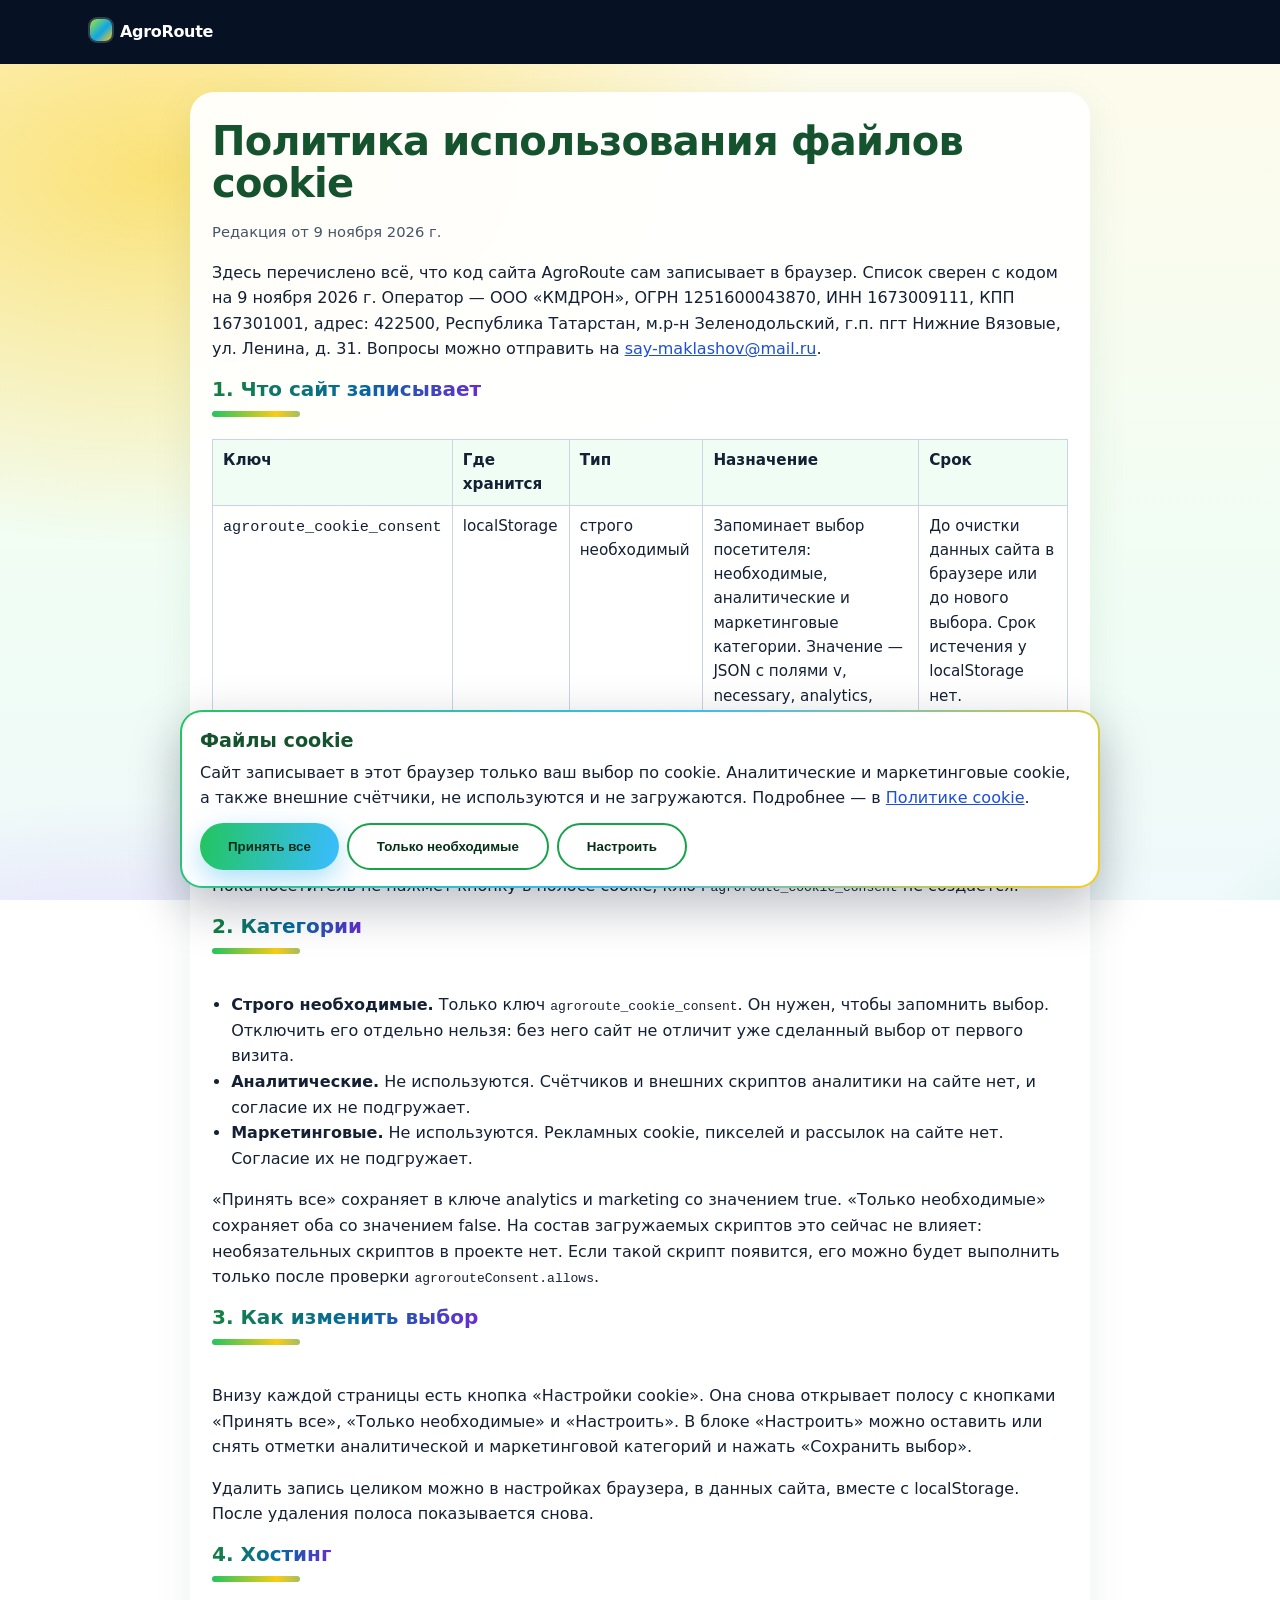
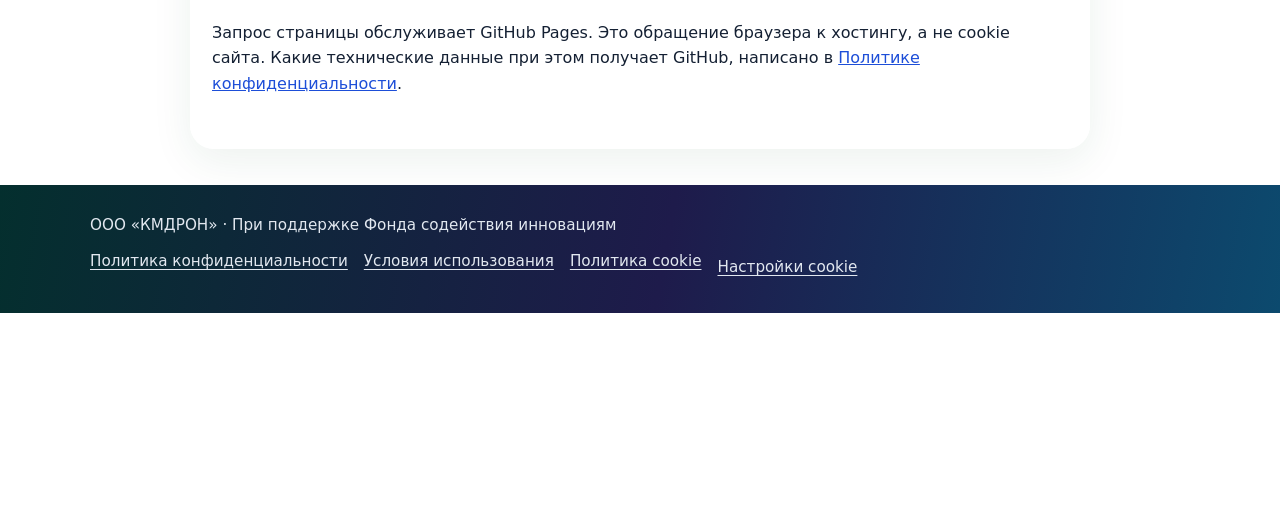
==== cookies.html @ 41da1f04 "Add a Russian privacy, terms, and cookie package. The policies match what this static site actually " ====
<!doctype html>
<html lang="ru">
<head>
<meta charset="utf-8">
<meta name="viewport" content="width=device-width, initial-scale=1">
<title>Политика cookie — AgroRoute</title>
<meta name="description" content="Какие cookie, localStorage и sessionStorage использует сайт AgroRoute.">
<link rel="stylesheet" href="style.css">
</head>
<body>
<div class="mesh" aria-hidden="true"></div>
<header class="legal-top"><div class="wrap"><a class="logo" href="index.html"><span class="logo-mark" aria-hidden="true"></span>AgroRoute</a></div></header>
<main class="legal-doc">
  <h1>Политика использования файлов cookie</h1>
  <p class="note">Редакция от 9 ноября 2026 г.</p>
  <p>Здесь перечислено всё, что код сайта AgroRoute сам записывает в браузер. Список сверен с кодом на 9 ноября 2026 г. Оператор — ООО «КМДРОН», ОГРН 1251600043870, ИНН 1673009111, КПП 167301001, адрес: 422500, Республика Татарстан, м.р-н Зеленодольский, г.п. пгт Нижние Вязовые, ул. Ленина, д. 31. Вопросы можно отправить на <a href="mailto:say-maklashov@mail.ru">say-maklashov@mail.ru</a>.</p>

  <h2>1. Что сайт записывает</h2>
  <div class="table-wrap">
    <table>
      <thead>
        <tr><th>Ключ</th><th>Где хранится</th><th>Тип</th><th>Назначение</th><th>Срок</th></tr>
      </thead>
      <tbody>
        <tr>
          <td><code>agroroute_cookie_consent</code></td>
          <td>localStorage</td>
          <td>строго необходимый</td>
          <td>Запоминает выбор посетителя: необходимые, аналитические и маркетинговые категории. Значение — JSON с полями v, necessary, analytics, marketing. На сервер оператора не отправляется.</td>
          <td>До очистки данных сайта в браузере или до нового выбора. Срок истечения у localStorage нет.</td>
        </tr>
      </tbody>
    </table>
  </div>
  <p>Файлов cookie код сайта не устанавливает. Ключей sessionStorage код сайта не устанавливает. Других ключей localStorage код сайта не устанавливает.</p>
  <p>Пока посетитель не нажмёт кнопку в полосе cookie, ключ <code>agroroute_cookie_consent</code> не создаётся.</p>

  <h2>2. Категории</h2>
  <ul>
    <li><b>Строго необходимые.</b> Только ключ <code>agroroute_cookie_consent</code>. Он нужен, чтобы запомнить выбор. Отключить его отдельно нельзя: без него сайт не отличит уже сделанный выбор от первого визита.</li>
    <li><b>Аналитические.</b> Не используются. Счётчиков и внешних скриптов аналитики на сайте нет, и согласие их не подгружает.</li>
    <li><b>Маркетинговые.</b> Не используются. Рекламных cookie, пикселей и рассылок на сайте нет. Согласие их не подгружает.</li>
  </ul>
  <p>«Принять все» сохраняет в ключе analytics и marketing со значением true. «Только необходимые» сохраняет оба со значением false. На состав загружаемых скриптов это сейчас не влияет: необязательных скриптов в проекте нет. Если такой скрипт появится, его можно будет выполнить только после проверки <code>agrorouteConsent.allows</code>.</p>

  <h2>3. Как изменить выбор</h2>
  <p>Внизу каждой страницы есть кнопка «Настройки cookie». Она снова открывает полосу с кнопками «Принять все», «Только необходимые» и «Настроить». В блоке «Настроить» можно оставить или снять отметки аналитической и маркетинговой категорий и нажать «Сохранить выбор».</p>
  <p>Удалить запись целиком можно в настройках браузера, в данных сайта, вместе с localStorage. После удаления полоса показывается снова.</p>

  <h2>4. Хостинг</h2>
  <p>Запрос страницы обслуживает GitHub Pages. Это обращение браузера к хостингу, а не cookie сайта. Какие технические данные при этом получает GitHub, написано в <a href="privacy.html">Политике конфиденциальности</a>.</p>
</main>
<footer>
  <div class="wrap">
    <div>ООО «КМДРОН» · При поддержке Фонда содействия инновациям</div>
    <ul class="legal-links">
      <li><a href="privacy.html">Политика конфиденциальности</a></li>
      <li><a href="terms.html">Условия использования</a></li>
      <li><a href="cookies.html">Политика cookie</a></li>
      <li><button type="button" data-cookie-settings>Настройки cookie</button></li>
    </ul>
  </div>
</footer>
<div id="cookie-banner" class="cookie-banner" role="dialog" aria-labelledby="cookie-title" aria-describedby="cookie-desc">
  <div class="cookie-card">
    <h2 id="cookie-title">Файлы cookie</h2>
    <p id="cookie-desc">Сайт записывает в этот браузер только ваш выбор по cookie. Аналитические и маркетинговые cookie, а также внешние счётчики, не используются и не загружаются. Подробнее — в <a href="cookies.html">Политике cookie</a>.</p>
    <div class="cookie-actions">
      <button type="button" class="btn" id="cookie-accept">Принять все</button>
      <button type="button" class="btn btn-ghost" id="cookie-necessary">Только необходимые</button>
      <button type="button" class="btn btn-ghost" id="cookie-settings" aria-expanded="false" aria-controls="cookie-panel">Настроить</button>
    </div>
    <div id="cookie-panel" class="cookie-panel" hidden>
      <label><input type="checkbox" checked disabled><span>Строго необходимые<small>Всегда включены. В localStorage сохраняется ключ agroroute_cookie_consent — запись о вашем выборе. На сервер оператора она не отправляется.</small></span></label>
      <label><input id="cookie-analytics" type="checkbox"><span>Аналитические<small>На сайте не используются: скрипт аналитики не подключается ни до, ни после согласия.</small></span></label>
      <label><input id="cookie-marketing" type="checkbox"><span>Маркетинговые<small>На сайте не используются: рекламные cookie и пиксели не подключаются.</small></span></label>
      <button type="button" class="btn" id="cookie-save">Сохранить выбор</button>
    </div>
  </div>
</div>
<script>
try { if (localStorage.getItem('agroroute_cookie_consent')) document.getElementById('cookie-banner').hidden = true; } catch (e) {}
</script>
<script src="consent.js" defer></script>
</body>
</html>
---- style.css ----
:root {
  --a: #16a34a;
  --b: #0ea5e9;
  --c: #6d28d9;
  --d: #071427;
  --sun: #f59e0b;
  --ink: #142033;
  --muted: #3e4c63;
}
* { box-sizing: border-box; }
html { scroll-behavior: smooth; scroll-padding-top: 76px; }
body {
  margin: 0;
  font-family: system-ui, -apple-system, "Segoe UI", Roboto, Arial, sans-serif;
  color: var(--ink);
  background: transparent;
  line-height: 1.6;
}
img { max-width: 100%; display: block; }
.wrap { max-width: 1140px; margin: 0 auto; padding: 0 20px; }
section { padding: 80px 0; position: relative; z-index: 1; }
header.hero, footer { position: relative; z-index: 1; }
h1 { font-size: clamp(2.4rem, 6vw, 4.4rem); margin: 0 0 16px; line-height: 1.05; letter-spacing: -0.03em; }
h2 {
  font-size: clamp(1.7rem, 3.6vw, 2.5rem);
  margin: 0 0 22px;
  display: inline-block;
  line-height: 1.15;
  color: #14532d;
}
h2::after {
  content: "";
  display: block;
  height: 6px;
  width: 88px;
  margin-top: 10px;
  border-radius: 99px;
  background: linear-gradient(90deg, #22c55e, #facc15, #0ea5e9, #a855f7);
  background-size: 220% 100%;
  animation: slide 5s linear infinite;
}
h3 { margin: 0 0 8px; }
a { color: #1d4ed8; }
:focus-visible { outline: 3px solid var(--sun); outline-offset: 3px; }

@supports ((background-clip: text) or (-webkit-background-clip: text)) {
  h2 {
    background: linear-gradient(100deg, #15803d, #0369a1 55%, #6d28d9);
    -webkit-background-clip: text;
    background-clip: text;
    -webkit-text-fill-color: transparent;
    color: transparent;
  }
}

.mesh {
  position: fixed;
  inset: 0;
  z-index: 0;
  pointer-events: none;
  background:
    radial-gradient(ellipse 48% 38% at 8% 12%, rgba(250, 204, 21, .55), transparent 68%),
    radial-gradient(ellipse 42% 36% at 92% 4%, rgba(14, 165, 233, .42), transparent 70%),
    radial-gradient(ellipse 40% 34% at 84% 72%, rgba(34, 197, 94, .38), transparent 68%),
    radial-gradient(ellipse 36% 32% at 6% 78%, rgba(168, 85, 247, .28), transparent 70%),
    radial-gradient(ellipse 30% 28% at 48% 100%, rgba(244, 114, 182, .22), transparent 70%),
    linear-gradient(180deg, #fffbeb, #f0fdf4 42%, #eff6ff 74%, #fdf4ff);
  background-size: 160% 160%;
  animation: mesh 24s ease-in-out infinite alternate;
}
@keyframes mesh { from { background-position: 0% 0%; } to { background-position: 100% 40%; } }
@keyframes slide { to { background-position: 220% 0; } }
@keyframes grad { 0%, 100% { background-position: 0% 50%; } 50% { background-position: 100% 50%; } }
@keyframes float { 0%, 100% { transform: translate3d(0, 0, 0) scale(1); } 50% { transform: translate3d(36px, 26px, 0) scale(1.12); } }
@keyframes bob { 50% { transform: translateY(-12px); } }
@keyframes shine { to { background-position: 220% center; } }
@keyframes dash { to { stroke-dashoffset: -36; } }
@keyframes pulse { 50% { transform: scale(1.06); } }

.progress { position: fixed; top: 0; left: 0; right: 0; height: 4px; z-index: 80; pointer-events: none; }
.progress span {
  display: block; height: 100%; width: 100%; transform-origin: 0 50%; transform: scaleX(0);
  background: linear-gradient(90deg, #22c55e, #facc15, #0ea5e9, #e879f9);
}

#topnav {
  position: sticky; top: 0; z-index: 50;
  background: color-mix(in srgb, var(--d) 82%, transparent);
  backdrop-filter: blur(14px);
  -webkit-backdrop-filter: blur(14px);
  border-bottom: 1px solid rgba(255, 255, 255, .12);
}
#topnav .wrap { display: flex; align-items: center; justify-content: space-between; height: 64px; gap: 12px; }
.logo { color: #fff; font-weight: 800; text-decoration: none; white-space: nowrap; letter-spacing: -0.02em; }
.logo-mark {
  width: 22px; height: 22px; border-radius: 7px; display: inline-block; margin-right: 8px; vertical-align: -4px;
  background: linear-gradient(135deg, #a3e635, #0ea5e9 55%, #facc15);
  box-shadow: 0 0 0 2px rgba(255, 255, 255, .18);
}
#topnav ul { display: flex; gap: 2px; list-style: none; margin: 0; padding: 0; overflow-x: auto; scrollbar-width: none; }
#topnav ul::-webkit-scrollbar { display: none; }
#topnav ul a {
  color: #e5e7eb; text-decoration: none; padding: 7px 10px; border-radius: 999px;
  font-size: .86rem; white-space: nowrap; transition: background .25s, color .25s, transform .25s;
}
#topnav ul a:hover { background: rgba(255, 255, 255, .14); color: #fff; }
#topnav ul a.active {
  background: linear-gradient(90deg, #22c55e, #38bdf8 55%, #facc15);
  color: #052e16; font-weight: 700;
}
.burger { display: none; background: none; border: 0; padding: 8px; cursor: pointer; }
.burger span { display: block; width: 24px; height: 2px; background: #fff; margin: 5px 0; transition: .3s; }
.burger[aria-expanded="true"] span:nth-child(1) { transform: translateY(7px) rotate(45deg); }
.burger[aria-expanded="true"] span:nth-child(2) { opacity: 0; }
.burger[aria-expanded="true"] span:nth-child(3) { transform: translateY(-7px) rotate(-45deg); }

.hero {
  overflow: hidden;
  color: #fff;
  background: #042f2e;
  isolation: isolate;
}
.hero-sky {
  position: absolute; inset: -14%;
  background:
    radial-gradient(ellipse 40% 50% at 20% 20%, rgba(250, 204, 21, .35), transparent 60%),
    radial-gradient(ellipse 36% 46% at 80% 10%, rgba(56, 189, 248, .4), transparent 62%),
    radial-gradient(ellipse 30% 40% at 70% 80%, rgba(167, 139, 250, .35), transparent 64%),
    linear-gradient(120deg, #042f2e, #1e1b4b 32%, #0c4a6e 58%, #14532d 82%, #3b0764);
  background-size: 280% 280%;
  animation: grad 18s ease infinite;
}
#fx { position: absolute; inset: 0; width: 100%; height: 100%; pointer-events: none; }
.blobs { position: absolute; inset: 0; pointer-events: none; }
.blobs i { position: absolute; border-radius: 50%; filter: blur(40px); opacity: .5; animation: float 14s ease-in-out infinite; }
.b1 { width: 340px; height: 340px; background: #38bdf8; top: -90px; left: -70px; }
.b2 { width: 280px; height: 280px; background: #a3e635; bottom: -100px; right: 6%; animation-delay: -5s; }
.b3 { width: 200px; height: 200px; background: #facc15; top: 18%; left: 42%; opacity: .35; animation-delay: -9s; }
.b4 { width: 180px; height: 180px; background: #e879f9; top: 10%; right: 18%; animation-delay: -3s; }
.hero-grid {
  position: relative; z-index: 2;
  display: grid; grid-template-columns: 1.08fr .92fr; gap: 42px; align-items: center;
  padding-top: 84px; padding-bottom: 92px;
}
.hero p { font-size: clamp(1.08rem, 2.1vw, 1.32rem); color: #f0fdfa; margin: 0; max-width: 38rem; }
.hero h1 { color: #fff; }
@supports ((background-clip: text) or (-webkit-background-clip: text)) {
  .hero h1 {
    background: linear-gradient(100deg, #fff, #bbf7d0 30%, #fde68a 55%, #bae6fd 78%, #fff);
    background-size: 220% auto;
    -webkit-background-clip: text;
    background-clip: text;
    -webkit-text-fill-color: transparent;
    color: transparent;
    animation: shine 9s linear infinite;
  }
}
.hero-visual {
  padding: 4px; border-radius: 28px;
  background: linear-gradient(120deg, #22c55e, #facc15, #38bdf8, #c084fc, #22c55e);
  background-size: 300% 300%;
  animation: grad 8s ease infinite;
  box-shadow: 0 30px 70px rgba(0, 0, 0, .38);
}
.hero-visual img { border-radius: 24px; width: 100%; animation: bob 6.5s ease-in-out infinite; background: #0f172a; }

.btn {
  display: inline-block; margin-top: 22px; padding: 14px 28px; border: 0; border-radius: 999px;
  background: linear-gradient(100deg, #22c55e, #38bdf8 48%, #facc15);
  background-size: 200% 100%;
  color: #052e16; font-weight: 800; text-decoration: none; cursor: pointer;
  box-shadow: 0 10px 28px rgba(14, 165, 233, .35);
  transition: transform .25s, box-shadow .25s;
  animation: slide 6s linear infinite;
}
.btn-small { margin-top: 6px; padding: 10px 18px; font-size: .95rem; }
@media (hover: hover) {
  .btn:hover { transform: translateY(-3px) scale(1.04); box-shadow: 0 16px 36px rgba(250, 204, 21, .35); }
}
.btn:active { transform: translateY(0) scale(.98); }

.cards { display: grid; grid-template-columns: repeat(auto-fit, minmax(260px, 1fr)); gap: 22px; }
.card, .cards figure, .pb > div, .team, .step, .fc, .ct {
  background: #fff;
  border-radius: 20px;
  box-shadow: 0 10px 28px rgba(20, 83, 45, .08);
}
.card, .cards figure, .fc, .ct, .step, .team {
  border: 2px solid transparent;
  background-image: linear-gradient(#fff, #fff), linear-gradient(135deg, #22c55e, #38bdf8, #facc15, #a855f7);
  background-origin: border-box;
  background-clip: padding-box, border-box;
}
.card, .cards figure { overflow: hidden; }
.card img, .gal figure img { width: 100%; aspect-ratio: 16/10; object-fit: cover; cursor: zoom-in; transition: transform .45s ease; }
.card .b { padding: 18px 20px; }
.card .b p, .fc p, .wc p { margin: 0; color: var(--muted); }
figure { margin: 0; }
figcaption { padding: 12px 16px; font-size: .92rem; color: #334155; }
.split { display: grid; grid-template-columns: 1.15fr .85fr; gap: 36px; align-items: center; }
.split figure { border-radius: 20px; overflow: hidden; background: #fff; box-shadow: 0 16px 40px rgba(15, 23, 42, .12); }
.split figure img { width: 100%; aspect-ratio: 16/10; object-fit: cover; cursor: zoom-in; }
.sub { font-weight: 800; color: #6d28d9; margin-bottom: 10px; }

#how { background: linear-gradient(180deg, rgba(14, 165, 233, .1), rgba(34, 197, 94, .08)); }
#tests { background: linear-gradient(180deg, rgba(250, 204, 21, .14), rgba(14, 165, 233, .08)); }
#faq { background: linear-gradient(180deg, rgba(168, 85, 247, .1), rgba(244, 114, 182, .06)); }
#partner, #grant { background: linear-gradient(90deg, rgba(250, 204, 21, .18), rgba(34, 197, 94, .12)); }
#roadmap { background: linear-gradient(180deg, rgba(14, 165, 233, .06), rgba(250, 204, 21, .08)); }

.route-card {
  background: rgba(255, 255, 255, .9);
  border-radius: 28px;
  padding: 16px 16px 20px;
  margin-bottom: 18px;
  box-shadow: 0 18px 50px rgba(14, 165, 233, .16);
  border: 2px solid transparent;
  background-image: linear-gradient(rgba(255,255,255,.94), rgba(255,255,255,.94)), linear-gradient(120deg, #22c55e, #facc15, #0ea5e9, #a855f7);
  background-origin: border-box;
  background-clip: padding-box, border-box;
}
@media (min-width: 900px) {
  .route-card {
    display: grid;
    grid-template-columns: minmax(0, 1.45fr) minmax(250px, .72fr);
    column-gap: 22px;
    align-items: center;
  }
  #field-svg { grid-column: 1; grid-row: 1 / span 6; }
  .route-card > :not(#field-svg) { grid-column: 2; }
  .route-card .flowline { flex-direction: column; align-items: stretch; }
  .route-card .flowline button { width: 100%; justify-content: flex-start; }
}
#field-svg { width: 100%; height: auto; display: block; border-radius: 20px; }
#field-svg .obs { transform-box: fill-box; transform-origin: center; }
#field-svg[data-mode="field"] .obs { animation: pulse 2.6s ease-in-out infinite; }
#rd-drone { display: none; }
#rd-wps { opacity: 0; }
#field-svg[data-mode="mission"] #rd-wps { opacity: 1; transition: opacity .35s ease; }
#field-svg[data-mode="field"] #rd-under,
#field-svg[data-mode="field"] #rd-route,
#field-svg[data-mode="field"] #rd-done,
#field-svg[data-mode="field"] #rd-drone { display: none; }
#field-svg[data-mode="monitor"] #rd-route { display: none; }
#field-svg:not([data-mode="monitor"]) #rd-done { display: none; }
#field-svg[data-mode="monitor"] #rd-under { stroke: #0369a1; stroke-width: 4.5; stroke-dasharray: 1.5 11; opacity: .95; }
.wp { fill: #fff; stroke: #6d28d9; stroke-width: 2; }
.route-controls {
  display: grid; grid-template-columns: auto 1fr; gap: 16px 28px; align-items: center;
  margin-top: 14px;
}
.legend { display: flex; flex-wrap: wrap; gap: 10px 16px; list-style: none; margin: 0; padding: 0; font-weight: 700; }
.legend li { display: flex; align-items: center; gap: 8px; }
.swatch { width: 16px; height: 16px; border-radius: 5px; display: inline-block; }
.sw-field { background: linear-gradient(135deg, #86efac, #16a34a); }
.sw-route { background: linear-gradient(90deg, #c2410c, #fef08a); }
.sw-obs { background: repeating-linear-gradient(45deg, #fdba74, #fdba74 3px, #c2410c 3px, #c2410c 5px); }
.course { display: grid; grid-template-columns: 1fr auto; gap: 6px 12px; align-items: center; font-weight: 800; white-space: nowrap; }
.course input { grid-column: 1 / -1; width: 100%; accent-color: #16a34a; height: 28px; cursor: pointer; }
.course output { font-size: 1.35rem; min-width: 3.2rem; text-align: right; color: #15803d; font-weight: 800; }
@supports ((background-clip: text) or (-webkit-background-clip: text)) {
  .course output {
    background: linear-gradient(90deg, #15803d, #0369a1);
    -webkit-background-clip: text; background-clip: text; -webkit-text-fill-color: transparent; color: transparent;
  }
}
.note { font-size: .92rem; color: #475569; margin-top: 14px; }
.center { text-align: center; }

.flowline { display: flex; gap: 12px; flex-wrap: wrap; justify-content: center; margin: 18px 0 0; }
.flowline button {
  display: flex; align-items: center; gap: 10px; padding: 12px 18px; border-radius: 999px;
  background: #fff; font-weight: 800; border: 2px solid transparent; cursor: pointer; color: var(--ink);
  box-shadow: 0 6px 16px rgba(15, 23, 42, .08);
  background-image: linear-gradient(#fff, #fff), linear-gradient(90deg, #22c55e, #38bdf8);
  background-origin: border-box; background-clip: padding-box, border-box;
  transition: transform .25s, box-shadow .25s;
}
.flowline button span {
  width: 30px; height: 30px; border-radius: 50%; display: grid; place-items: center;
  background: linear-gradient(135deg, #22c55e, #38bdf8); color: #052e16;
}
.flowline button[aria-selected="true"] {
  background-image: linear-gradient(100deg, #22c55e, #38bdf8 60%, #facc15), linear-gradient(90deg, #22c55e, #facc15);
  color: #052e16;
  box-shadow: 0 10px 24px rgba(14, 165, 233, .28);
}
.flowline button[aria-selected="true"] span { background: #fff; }
@media (hover: hover) {
  .flowline button:hover { transform: translateY(-3px); }
}

.archbox {
  background: #fff; border-radius: 22px; padding: 18px; margin-top: 28px;
  box-shadow: 0 12px 40px rgba(14, 165, 233, .16);
  overflow-x: auto; -webkit-overflow-scrolling: touch;
}
.archbox::-webkit-scrollbar { height: 8px; }
.archbox::-webkit-scrollbar-thumb { background: linear-gradient(90deg, #22c55e, #0ea5e9); border-radius: 99px; }
.arch { width: 100%; min-width: 640px; height: auto; display: block; }
.arch .node rect { fill: color-mix(in srgb, var(--a) 14%, #fff); stroke: url(#ag); stroke-width: 3; transition: fill .3s; }
.arch .node:nth-child(odd) rect { fill: color-mix(in srgb, var(--b) 12%, #fff); }
.arch .node:hover rect { fill: color-mix(in srgb, var(--sun) 28%, #fff); }
.arch .plan rect { stroke: #f59e0b; stroke-dasharray: 8 6; fill: #fffbeb; }
.arch .t { text-anchor: middle; font-weight: 700; font-size: 18px; fill: #111827; }
.arch .s { text-anchor: middle; font-size: 13.5px; fill: #475569; }
.arch .flow { stroke: var(--c); stroke-width: 3; fill: none; stroke-dasharray: 10 8; animation: dash 1.2s linear infinite; }

.feat { display: grid; grid-template-columns: repeat(auto-fit, minmax(240px, 1fr)); gap: 18px; }
.fc { padding: 22px; }
.fc svg, .gi svg {
  width: 48px; height: 48px; padding: 11px; border-radius: 14px;
  background: linear-gradient(135deg, #22c55e, #84cc16);
  stroke: #052e16; stroke-width: 2; fill: none; stroke-linecap: round; stroke-linejoin: round; margin-bottom: 12px;
  transition: transform .3s;
}
.fc:nth-child(3n+2) svg { background: linear-gradient(135deg, #0ea5e9, #6366f1); }
.fc:nth-child(3n) svg { background: linear-gradient(135deg, #f59e0b, #f97316); }
.spec {
  margin-top: 24px; padding: 26px 28px; border-radius: 20px; color: #fff;
  background: linear-gradient(120deg, #042f2e, #1e1b4b 55%, #0c4a6e);
  box-shadow: 0 16px 40px rgba(30, 27, 75, .28);
}
.spec p { margin: 0; color: #e0f2fe; }
.chips { display: flex; flex-wrap: wrap; gap: 12px; }
.chip {
  padding: 10px 16px; border-radius: 999px; font-weight: 700; color: #052e16;
  border: 2px solid transparent;
  background-image: linear-gradient(#fff, #fff), linear-gradient(90deg, #22c55e, #38bdf8, #facc15);
  background-origin: border-box; background-clip: padding-box, border-box;
}
.chip:nth-child(3n+2) { background-image: linear-gradient(#fff, #fff), linear-gradient(90deg, #0ea5e9, #a855f7); }
.chip:nth-child(3n) { background-image: linear-gradient(#fff7ed, #fff7ed), linear-gradient(90deg, #f59e0b, #ec4899); }
.grant {
  display: flex; gap: 22px; align-items: flex-start; padding: 26px 28px; border-radius: 22px;
  background: linear-gradient(120deg, #ecfccb, #e0f2fe 55%, #fef9c3);
  border: 1px solid color-mix(in srgb, var(--a) 35%, #fff);
}
.grant p { margin: 0 0 8px; }
.gi svg { width: 64px; height: 64px; padding: 14px; background: linear-gradient(135deg, #facc15, #22c55e); }
.fund {
  font-size: 1.08rem; padding: 24px 28px; border-radius: 18px;
  background: linear-gradient(120deg, #fef9c3, #dcfce7 50%, #e0f2fe);
  border-left: 8px solid #f59e0b;
}
.pb { display: grid; grid-template-columns: 1fr 1fr; gap: 22px; }
.pb > div { padding: 26px; border-top: 6px solid #22c55e; }
.pb > div + div { border-top-color: #0ea5e9; }
.who { display: grid; grid-template-columns: repeat(auto-fit, minmax(240px, 1fr)); gap: 18px; }
.wc { padding: 24px; border-radius: 20px; color: #fff; background: linear-gradient(145deg, #14532d, #0f766e); box-shadow: 0 12px 30px rgba(20, 83, 45, .18); }
.wc:nth-child(2) { background: linear-gradient(145deg, #1d4ed8, #7c3aed); }
.wc:nth-child(3) { background: linear-gradient(145deg, #9a3412, #9d174d); }
.wc p { color: #f8fafc; }
.steps { position: relative; display: grid; grid-template-columns: repeat(3, 1fr); gap: 22px; padding-top: 8px; }
.steps:before {
  content: ""; position: absolute; top: 42px; left: 8%; right: 8%; height: 5px; border-radius: 5px;
  background: linear-gradient(90deg, #22c55e, #facc15, #0ea5e9, #a855f7);
  transform: none; transform-origin: left; transition: transform 1.1s ease;
}
.js .steps:before { transform: scaleX(0); }
.js .reveal.in .steps:before { transform: scaleX(1); }
.step { position: relative; padding: 22px; text-align: center; }
.step .n {
  width: 54px; height: 54px; margin: 0 auto 12px; border-radius: 50%; display: grid; place-items: center;
  font-weight: 800; font-size: 1.3rem; color: #052e16;
  background: linear-gradient(135deg, #22c55e, #facc15);
  box-shadow: 0 0 0 6px #fff, 0 0 22px rgba(34, 197, 94, .7);
}
.team { padding: 24px 28px; max-width: 680px; }
.contacts { border-left: 8px solid #0ea5e9; }

.badge {
  display: inline-flex; align-items: center; gap: 8px; padding: 7px 14px; border-radius: 999px;
  background: #fef3c7; color: #92400e; font-weight: 800; font-size: .85rem; margin-bottom: 10px;
}
.badge::before { content: ""; width: 8px; height: 8px; border-radius: 50%; background: #f59e0b; box-shadow: 0 0 0 0 rgba(245, 158, 11, .6); animation: ping 1.8s ease-out infinite; }
@keyframes ping { 70%, 100% { box-shadow: 0 0 0 8px transparent; } }
.counters { display: grid; grid-template-columns: repeat(auto-fit, minmax(210px, 1fr)); gap: 16px; margin: 22px 0; }
.ct { padding: 18px 18px 16px; border-top: 0; }
.ct b {
  display: block; font-size: clamp(1.7rem, 3.2vw, 2.25rem); font-variant-numeric: tabular-nums;
  background: linear-gradient(90deg, #15803d, #0369a1 70%, #6d28d9);
  -webkit-background-clip: text; background-clip: text; color: transparent;
}
.ct:nth-child(3n+2) b { background-image: linear-gradient(90deg, #c2410c, #db2777); }
.ct:nth-child(3n) b { background-image: linear-gradient(90deg, #0369a1, #7c3aed); }
.ct span { color: var(--muted); font-size: .92rem; }
.more { padding-left: 20px; color: #1e293b; }
.more li { margin: 8px 0; }
.charts { display: grid; grid-template-columns: repeat(auto-fit, minmax(280px, 1fr)); gap: 18px; margin-top: 18px; }
.charts figure {
  background: #fff; border-radius: 18px; overflow: hidden;
  border: 3px solid transparent;
  background-image: linear-gradient(#fff, #fff), linear-gradient(135deg, #facc15, #22c55e, #0ea5e9);
  background-origin: border-box; background-clip: padding-box, border-box;
  box-shadow: 0 10px 28px rgba(15, 23, 42, .08);
}
.charts img { width: 100%; height: auto; aspect-ratio: auto; object-fit: contain; background: #fff; cursor: zoom-in; }
.limits { margin-top: 20px; padding: 16px 20px; border-left: 6px solid #f59e0b; background: #fffbeb; border-radius: 12px; color: #78350f; }

.road { display: grid; grid-template-columns: 1fr 1fr; gap: 28px; }
.road ul { list-style: none; padding: 0; margin: 0; position: relative; }
.road ul:before {
  content: ""; position: absolute; left: 15px; top: 6px; bottom: 6px; width: 4px; border-radius: 4px;
  background: linear-gradient(#22c55e, #facc15, #0ea5e9);
}
.road li {
  position: relative; padding: 12px 16px 12px 48px; margin-bottom: 12px; background: #fff; border-radius: 14px;
  box-shadow: 0 4px 14px rgba(15, 23, 42, .06);
}
.road li:before { content: ""; position: absolute; left: 7px; top: 50%; margin-top: -10px; width: 20px; height: 20px; border-radius: 50%; box-shadow: 0 0 0 4px #fff; }
.ok:before { background: #16a34a; }
.nx:before { background: #fff; border: 3px dashed #0ea5e9; box-sizing: border-box; }
.rh { display: inline-block; padding: 6px 14px; border-radius: 999px; margin-bottom: 14px; }
.rh.done { background: #dcfce7; color: #14532d; }
.rh.next { background: #e0f2fe; color: #0c4a6e; }
.gal { grid-template-columns: repeat(auto-fill, minmax(230px, 1fr)); }
.gal figcaption { font-size: .82rem; }

.faq { max-width: 860px; }
.faq details {
  background: #fff; border-radius: 16px; margin-bottom: 12px;
  box-shadow: 0 6px 18px rgba(109, 40, 217, .08);
  border: 2px solid transparent;
  background-image: linear-gradient(#fff, #fff), linear-gradient(90deg, #22c55e, #a855f7);
  background-origin: border-box; background-clip: padding-box, border-box;
  overflow: hidden;
}
.faq summary { cursor: pointer; padding: 18px 56px 18px 22px; font-weight: 800; list-style: none; position: relative; }
.faq summary::-webkit-details-marker { display: none; }
.faq summary:after {
  content: "+"; position: absolute; right: 16px; top: 50%; transform: translateY(-50%);
  width: 30px; height: 30px; border-radius: 50%; display: grid; place-items: center; color: #052e16;
  background: linear-gradient(135deg, #facc15, #22c55e); transition: transform .3s;
}
.faq details[open] summary:after { transform: translateY(-50%) rotate(45deg); }
.faq-a { display: grid; grid-template-rows: 0fr; transition: grid-template-rows .35s ease; }
.faq details[open] .faq-a { grid-template-rows: 1fr; }
.faq-a p { overflow: hidden; min-height: 0; margin: 0; padding: 0 22px 18px; color: #475569; }

.js .reveal .pop { opacity: 0; transform: translateY(26px); transition: opacity .65s ease, transform .65s ease, box-shadow .3s; }
.js .reveal.in .pop { opacity: 1; transform: none; }
.pop:nth-child(2) { --d: 1; }
.pop:nth-child(3) { --d: 2; }
.pop:nth-child(4) { --d: 3; }
.pop:nth-child(5) { --d: 4; }
.pop:nth-child(6) { --d: 5; }
.pop:nth-child(7) { --d: 6; }
.pop:nth-child(8) { --d: 7; }
.pop:nth-child(n+9) { --d: 4; }
.js .reveal.in .pop { transition-delay: calc(var(--d, 0) * 55ms); }
.js .road li { opacity: 0; transform: translateX(-18px); transition: opacity .5s ease, transform .5s ease; }
.js .reveal.in .road li { opacity: 1; transform: none; }
.js .reveal.in .road li:nth-child(2) { transition-delay: .08s; }
.js .reveal.in .road li:nth-child(3) { transition-delay: .16s; }
.js .reveal.in .road li:nth-child(4) { transition-delay: .24s; }
.js .reveal.in .road li:nth-child(5) { transition-delay: .32s; }

@media (hover: hover) {
  .js .reveal.in .card:hover,
  .js .reveal.in .fc:hover,
  .js .reveal.in .ct:hover,
  .js .reveal.in .step:hover,
  .js .reveal.in .team:hover,
  .js .reveal.in .wc:hover,
  .js .reveal.in .pb > .pop:hover,
  .card:hover, .fc:hover, .ct:hover, .step:hover, .team:hover, .wc:hover, .pb > div:hover {
    transform: translateY(-8px);
    box-shadow: 0 18px 40px rgba(14, 165, 233, .22);
  }
  .js .reveal.in .card:hover img,
  .js .reveal.in figure:hover img,
  .card:hover img, figure:hover img { transform: scale(1.05); }
  .js .reveal.in .fc:hover svg, .fc:hover svg { transform: rotate(-8deg) scale(1.06); }
  .js .reveal.in .chip:hover, .chip:hover { transform: translateY(-4px) scale(1.05); box-shadow: 0 10px 22px rgba(34, 197, 94, .25); }
  .js .reveal.in .gal figure:hover { transform: translateY(-6px) rotate(-0.4deg); }
}

footer {
  background: linear-gradient(100deg, #042f2e, #1e1b4b 52%, #0c4a6e);
  color: #e2e8f0; padding: 28px 0; font-size: .95rem;
}
.legal-links { display: flex; flex-wrap: wrap; gap: 8px 16px; margin: 12px 0 0; padding: 0; list-style: none; }
.legal-links a, .legal-links button {
  color: #e2e8f0; background: none; border: 0; padding: 6px 0; font: inherit;
  text-decoration: underline; text-underline-offset: 3px; cursor: pointer;
}
.legal-links a:hover, .legal-links button:hover { color: #fde68a; }
.btn-ghost {
  background: #fff; color: #052e16; animation: none; box-shadow: none; border: 2px solid #16a34a;
}
.cookie-banner { position: fixed; z-index: 90; left: 0; right: 0; bottom: 0; padding: 12px 12px calc(12px + env(safe-area-inset-bottom)); }
.cookie-banner[hidden] { display: none; }
.cookie-card {
  max-width: 920px; margin: 0 auto; padding: 18px 18px 16px; border-radius: 22px; color: #142033;
  background: #fff; box-shadow: 0 18px 50px rgba(15, 23, 42, .28);
  border: 2px solid transparent;
  background-image: linear-gradient(#fff, #fff), linear-gradient(120deg, #22c55e, #38bdf8, #facc15);
  background-origin: border-box; background-clip: padding-box, border-box;
  max-height: min(78vh, 640px); overflow: auto;
}
.cookie-card h2 { display: block; margin: 0 0 8px; font-size: 1.2rem; color: #14532d; background: none; -webkit-text-fill-color: #14532d; }
.cookie-card h2::after { display: none; }
.cookie-card p { margin: 0 0 12px; }
.cookie-actions { display: flex; flex-wrap: wrap; gap: 8px; }
.cookie-actions .btn { margin-top: 0; }
.cookie-panel { display: grid; gap: 10px; margin-top: 14px; padding-top: 12px; border-top: 1px solid #e2e8f0; }
.cookie-panel[hidden] { display: none; }
.cookie-panel label { display: flex; gap: 10px; align-items: flex-start; font-weight: 600; }
.cookie-panel label span { display: block; }
.cookie-panel input { width: 1.15rem; height: 1.15rem; margin-top: 0.2rem; accent-color: #16a34a; flex: none; }
.cookie-panel small { display: block; font-weight: 450; color: #3e4c63; }
.legal-top { position: relative; z-index: 1; background: color-mix(in srgb, var(--d) 90%, #000); }
.legal-top .wrap { display: flex; align-items: center; height: 64px; }
.legal-top .logo { color: #fff; font-weight: 800; text-decoration: none; }
main.legal-doc {
  position: relative; z-index: 1; max-width: 900px; margin: 28px auto 36px;
  padding: 28px 22px 36px; background: rgba(255, 255, 255, .94); border-radius: 24px;
  box-shadow: 0 12px 40px rgba(20, 83, 45, .08);
}
.legal-doc h1 { font-size: clamp(1.7rem, 4vw, 2.5rem); color: #14532d; letter-spacing: -0.02em; }
.legal-doc h2 { font-size: 1.25rem; }
.legal-doc ul, .legal-doc ol { padding-left: 1.2rem; }
.legal-doc table { width: 100%; border-collapse: collapse; font-size: .95rem; }
.legal-doc th, .legal-doc td { border: 1px solid #cbd5e1; padding: 8px 10px; text-align: left; vertical-align: top; }
.legal-doc th { background: #f0fdf4; }
.table-wrap { overflow-x: auto; }
@media (max-width: 640px) {
  .cookie-actions { flex-direction: column; }
  .cookie-actions .btn { width: 100%; text-align: center; }
}
#lb {
  position: fixed; inset: 0; z-index: 100; background: rgba(7, 10, 24, .9);
  display: flex; flex-direction: column; align-items: center; justify-content: center; padding: 24px;
}
#lb[hidden] { display: none; }
#lb img { max-height: 82vh; max-width: 94vw; border-radius: 14px; box-shadow: 0 0 0 4px #facc15; }
#lb p { color: #e5e7eb; text-align: center; }
#lb button { position: absolute; top: 12px; right: 16px; font-size: 2.4rem; background: none; border: 0; color: #fff; cursor: pointer; }

@media (max-width: 1040px) {
  .burger { display: block; }
  #topnav ul {
    position: absolute; top: 64px; left: 0; right: 0; flex-direction: column;
    background: linear-gradient(180deg, #042f2e, #1e1b4b 62%, #0c4a6e);
    padding: 10px 16px 18px; transform: translateY(-8px); opacity: 0; pointer-events: none; transition: .3s;
  }
  #topnav ul.open { transform: none; opacity: 1; pointer-events: auto; }
  #topnav ul a { display: block; padding: 12px 14px; font-size: 1rem; }
}
@media (max-width: 800px) {
  section { padding: 56px 0; }
  .hero-grid, .split, .pb, .steps, .road, .route-controls { grid-template-columns: 1fr; }
  .hero-grid { padding-top: 48px; padding-bottom: 56px; }
  .grant { flex-direction: column; }
  .steps:before { top: 8%; bottom: 8%; left: 26px; right: auto; width: 5px; height: auto; transform-origin: top; }
  .js .steps:before { transform: scaleY(0); }
  .js .reveal.in .steps:before { transform: scaleY(1); }
  .flowline button { width: calc(50% - 8px); justify-content: flex-start; }
}
@media (prefers-reduced-motion: reduce) {
  *, *::before, *::after { animation: none !important; transition: none !important; scroll-behavior: auto !important; }
  .js .reveal .pop, .js .road li, .js .reveal.in .pop, .js .reveal.in .road li { opacity: 1 !important; transform: none !important; }
  .steps:before, .js .steps:before, .js .reveal.in .steps:before { transform: none !important; }
  #field-svg .obs { animation: none !important; }
}
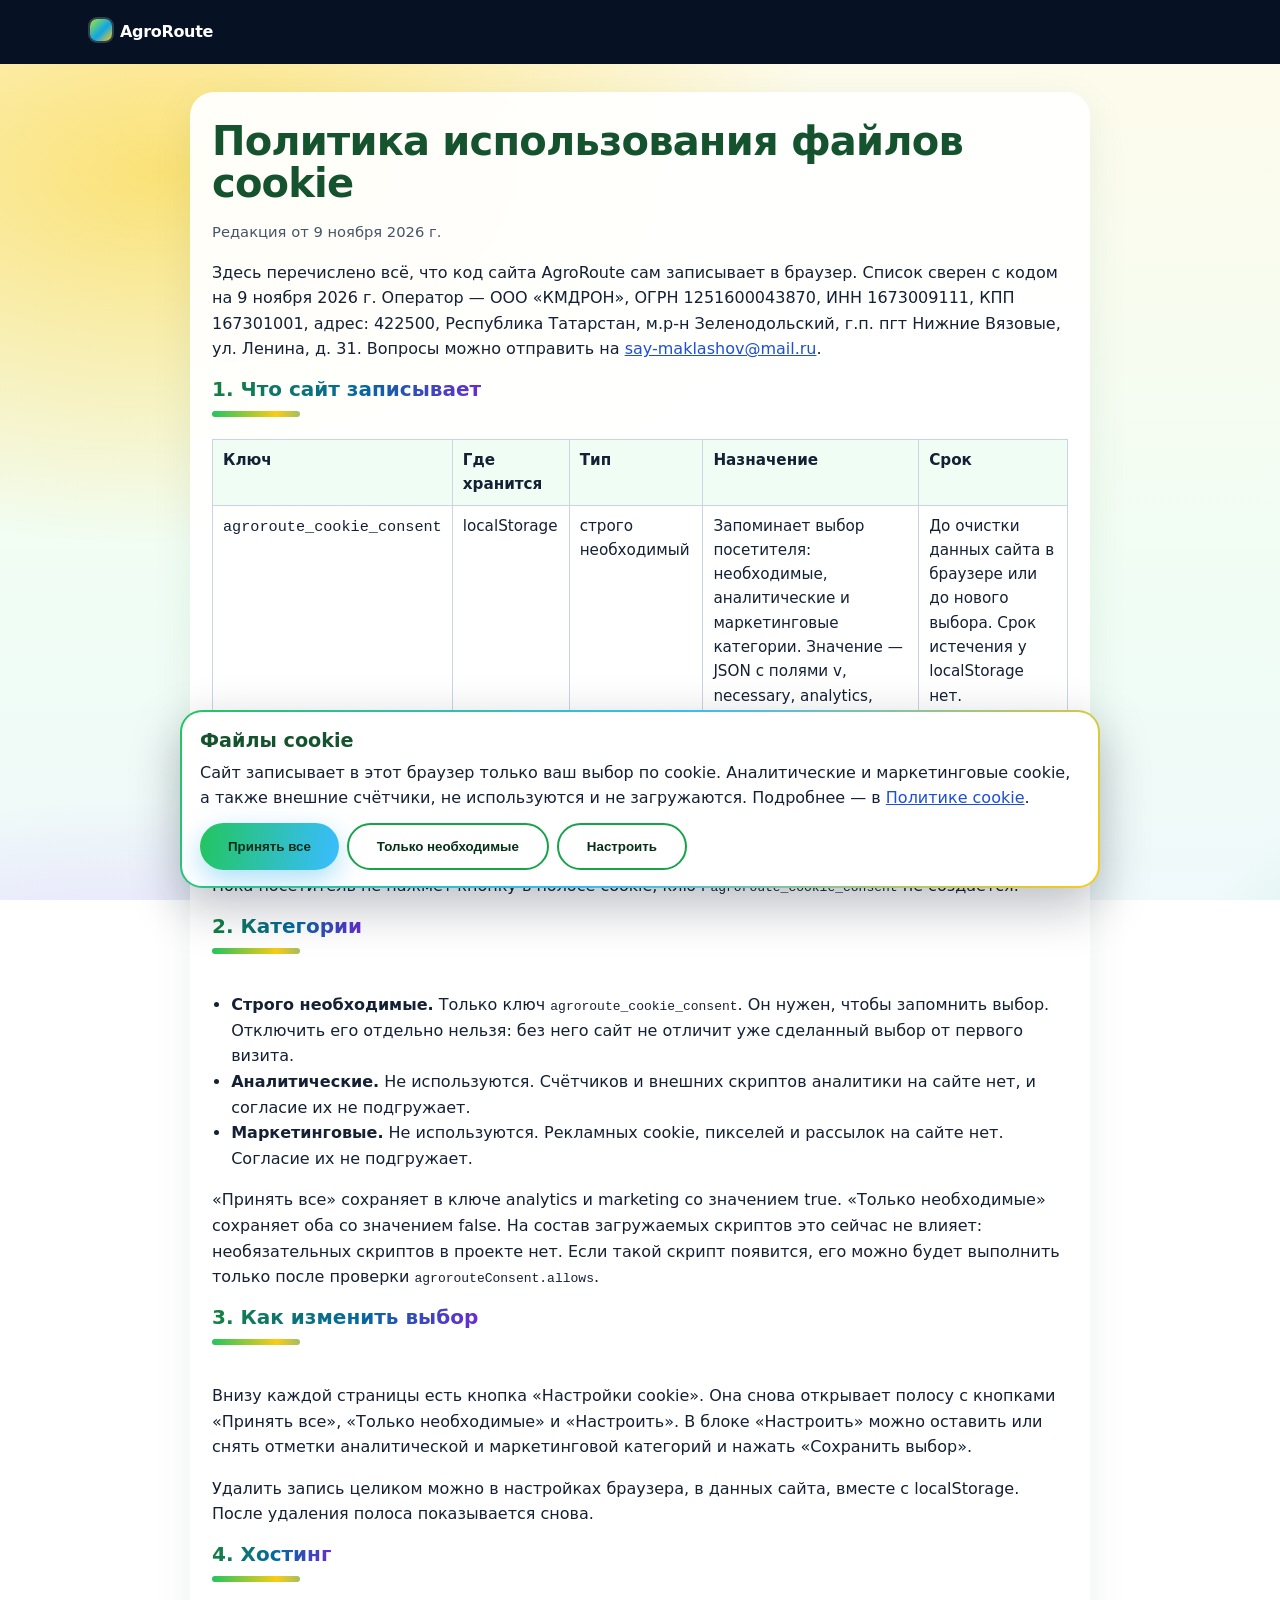
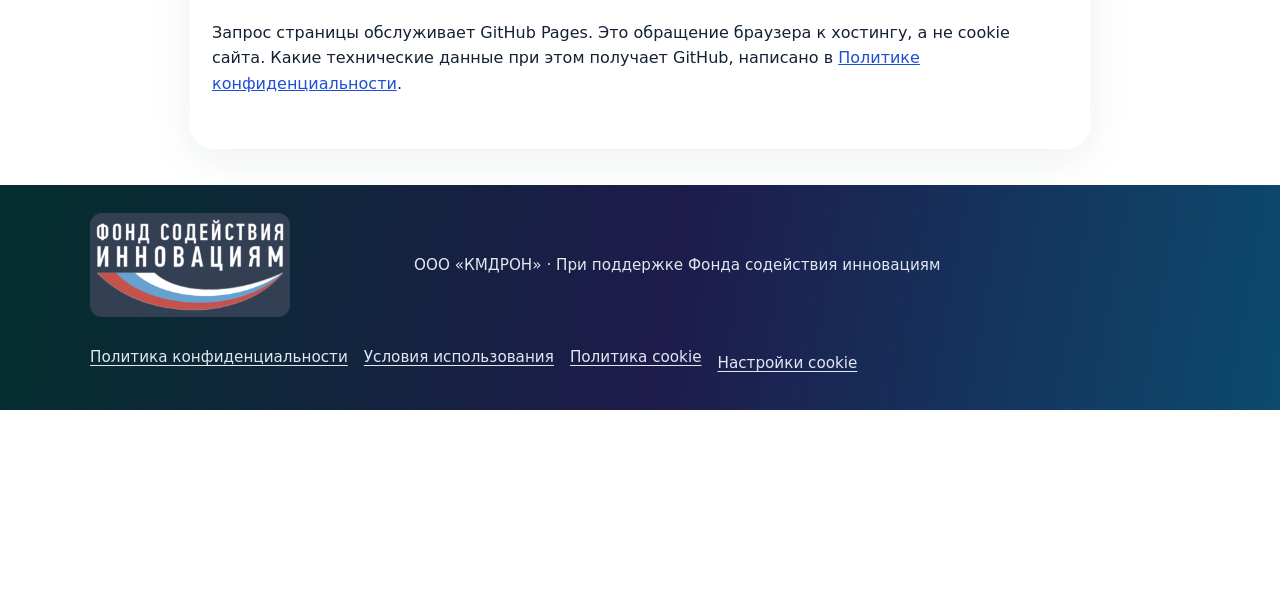
==== commit 6b4bacdd: "Merge main: add the official FASIE logo and support mention Keep the open PR branch current with mai" ====
--- a/cookies.html
+++ b/cookies.html
@@ -51,7 +51,10 @@
   <p>Запрос страницы обслуживает GitHub Pages. Это обращение браузера к хостингу, а не cookie сайта. Какие технические данные при этом получает GitHub, написано в <a href="privacy.html">Политике конфиденциальности</a>.</p>
 </main>
 <footer>
-  <div class="wrap">
+  <div class="wrap footer-support">
+      <a class="fasie-logo-link" href="https://fasie.ru" target="_blank" rel="noopener noreferrer">
+        <img class="fasie-logo fasie-logo-on-dark" src="img/fasie-logo-light.png" width="300" height="157" alt="Логотип Фонда содействия инновациям">
+      </a>
     <div>ООО «КМДРОН» · При поддержке Фонда содействия инновациям</div>
     <ul class="legal-links">
       <li><a href="privacy.html">Политика конфиденциальности</a></li>
--- a/style.css
+++ b/style.css
@@ -564,3 +564,15 @@
   .steps:before, .js .steps:before, .js .reveal.in .steps:before { transform: none !important; }
   #field-svg .obs { animation: none !important; }
 }
+
+/* Official FASIE support logo */
+.support-fasie{display:flex;flex-wrap:wrap;gap:22px 28px;align-items:center}
+.support-fasie .fund{flex:1 1 260px;margin:0}
+.fasie-logo-link{display:inline-flex;align-items:center;gap:12px;color:inherit;text-decoration:none;max-width:100%}
+.fasie-logo{display:block;width:min(100%,240px);height:auto;border-radius:12px;transition:transform .25s ease,box-shadow .25s ease}
+.fasie-logo-link:hover .fasie-logo,.fasie-logo-link:focus-visible .fasie-logo{transform:translateY(-3px);box-shadow:0 12px 28px color-mix(in srgb,var(--a) 35%,transparent)}
+.footer-support{display:flex;flex-wrap:wrap;gap:16px 24px;align-items:center}
+.footer-support .fasie-logo{width:min(100%,200px)}
+.footer-support .footer-links,.footer-support .legal-links,.footer-support .legal-nav{flex:1 1 100%}
+@media(max-width:800px){.support-fasie{flex-direction:column;align-items:flex-start}.footer-support{align-items:flex-start}}
+@media(prefers-reduced-motion:reduce){.fasie-logo,.fasie-logo-link:hover .fasie-logo,.fasie-logo-link:focus-visible .fasie-logo{transition:none;transform:none;box-shadow:none}}
